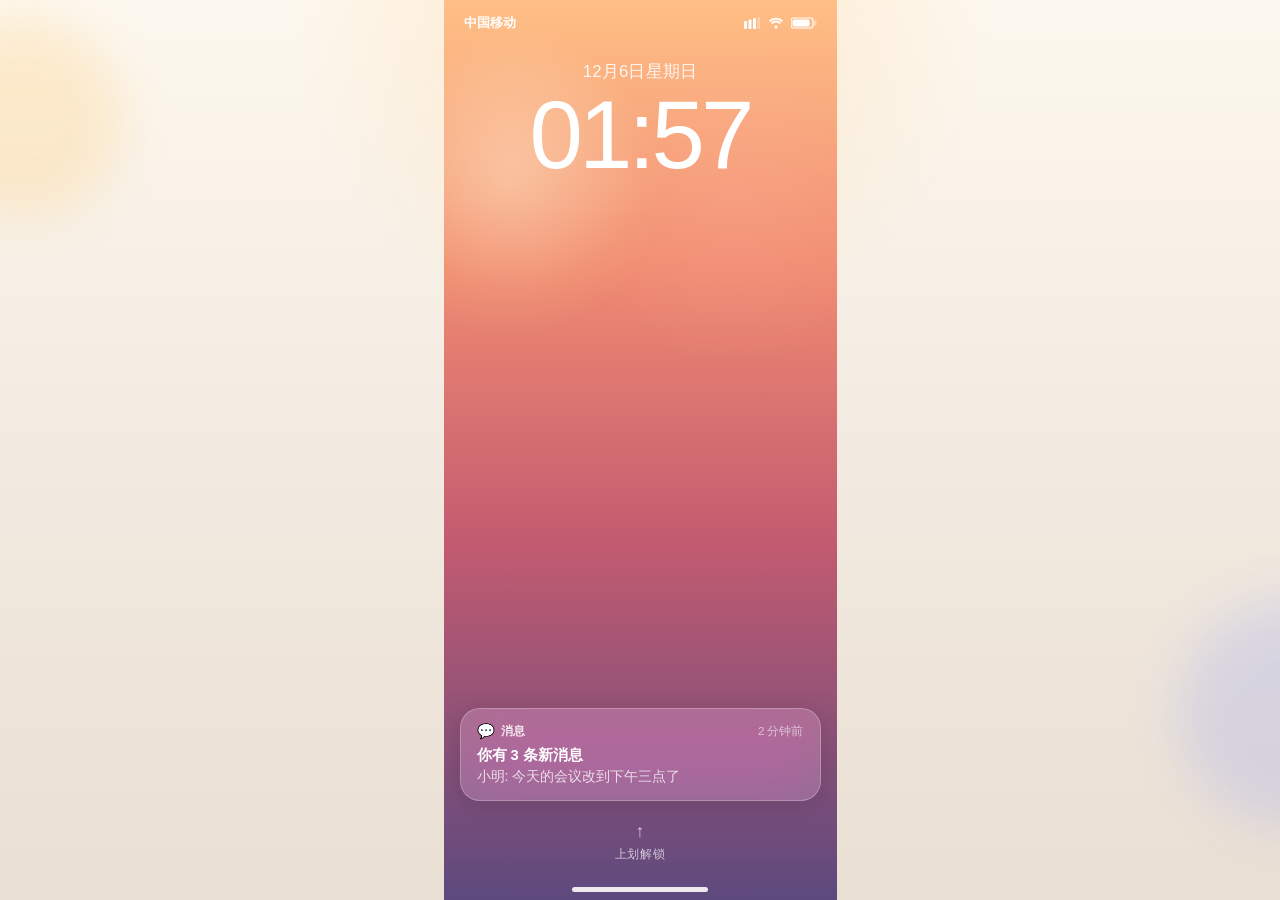
==== index.html @ 461ba1ee "init: iPhone demo pages" ====
<!DOCTYPE html>
<html lang="zh-CN">
  <head>
    <meta charset="UTF-8" />
    <meta name="viewport" content="width=device-width, initial-scale=1.0, viewport-fit=cover" />
    <meta name="apple-mobile-web-app-capable" content="yes" />
    <meta name="apple-mobile-web-app-status-bar-style" content="black-translucent" />
    <title>iPhone Demo Frame</title>
    <style>
      :root {
        --bg: #ece5dc;
        --panel: rgba(255, 255, 255, 0.62);
        --panel-strong: rgba(255, 255, 255, 0.78);
        --line: rgba(255, 255, 255, 0.26);
        --text: #132238;
        --text-soft: rgba(19, 34, 56, 0.68);
        --phone-shell: linear-gradient(180deg, #1f2732 0%, #0e1117 100%);
        --wallpaper:
          radial-gradient(circle at 16% 20%, rgba(255, 214, 161, 0.36), transparent 20%),
          radial-gradient(circle at 74% 22%, rgba(255, 176, 161, 0.24), transparent 22%),
          linear-gradient(180deg, #ffbb7e 0%, #f08b71 30%, #c35b70 60%, #5d497e 100%);
        --wallpaper-dark:
          radial-gradient(circle at 16% 20%, rgba(163, 190, 255, 0.22), transparent 20%),
          radial-gradient(circle at 74% 22%, rgba(122, 132, 255, 0.18), transparent 24%),
          linear-gradient(180deg, #0d1732 0%, #172344 32%, #302763 63%, #130f27 100%);
        --glass: rgba(255, 255, 255, 0.16);
        --glass-strong: rgba(255, 255, 255, 0.22);
        --shadow: 0 30px 80px rgba(23, 26, 35, 0.28);
        --icon-shadow: 0 16px 30px rgba(19, 25, 39, 0.22);
      }

      * {
        box-sizing: border-box;
      }

      html,
      body {
        margin: 0;
        height: 100%;
        min-height: 100%;
      }

      body {
        font-family: -apple-system, BlinkMacSystemFont, "SF Pro Display", "PingFang SC", sans-serif;
        background:
          radial-gradient(circle at top, rgba(255, 229, 196, 0.94), transparent 32%),
          linear-gradient(180deg, #fdf8ef 0%, #f2eae0 52%, #eadfd3 100%);
        color: var(--text);
      }

      button,
      input {
        font: inherit;
      }

      button {
        border: 0;
        cursor: pointer;
      }

      .scene {
        min-height: 100vh;
        min-height: 100dvh;
        display: flex;
        justify-content: center;
        align-items: stretch;
        padding: 0;
      }

      @media (max-width: 768px) {
        html, body { background: var(--wallpaper); }
        .scene {
          display: flex;
          flex-direction: column;
          padding: 0;
          height: 100vh;
          height: 100dvh;
          overflow: hidden;
        }
        .side-panel { display: none; }
        .device-stage {
          flex: 1;
          width: 100%;
          height: 100%;
          display: flex;
          justify-content: center;
          align-items: stretch;
          overflow: hidden;
        }
        .iphone {
          width: 100%;
          height: 100%;
          min-height: unset;
          border-radius: 0;
          box-shadow: none;
          overflow: hidden;
          background: var(--wallpaper);
        }
        .screen {
          border-radius: 0;
          height: 100%;
          min-height: unset;
          overflow: hidden;
        }
        .home-view .status-bar {
          padding-top: calc(4px + env(safe-area-inset-top));
        }
        .lock-view {
          padding-top: env(safe-area-inset-top);
          padding-bottom: env(safe-area-inset-bottom);
        }
        .gesture-wrap {
          padding-bottom: max(14px, env(safe-area-inset-bottom));
        }
        .app-overlay.is-fullscreen {
          padding-top: env(safe-area-inset-top);
          padding-bottom: env(safe-area-inset-bottom);
        }
        .glow { display: none; }
      }

      .side-panel {
        padding: 24px;
        border-radius: 28px;
        background: var(--panel);
        border: 1px solid rgba(255, 255, 255, 0.72);
        backdrop-filter: blur(24px);
        box-shadow: 0 22px 54px rgba(101, 73, 43, 0.1);
      }

      .eyebrow {
        margin: 0 0 8px;
        font-size: 0.78rem;
        letter-spacing: 0.16em;
        text-transform: uppercase;
        color: #be6323;
        font-weight: 700;
      }

      h1,
      h2,
      h3,
      p {
        margin: 0;
      }

      .side-panel h1 {
        font-size: clamp(2rem, 3.8vw, 2.9rem);
        line-height: 1.02;
        letter-spacing: -0.04em;
      }

      .lead {
        margin-top: 16px;
        line-height: 1.7;
        color: var(--text-soft);
      }

      .feature-list {
        margin: 20px 0 0;
        padding-left: 18px;
        line-height: 1.9;
        color: var(--text-soft);
      }

      .control-grid {
        margin-top: 18px;
        display: grid;
        gap: 10px;
      }

      .control-button {
        padding: 13px 16px;
        border-radius: 16px;
        text-align: left;
        color: var(--text);
        background: rgba(19, 34, 56, 0.08);
      }

      .control-button.is-active {
        color: #fff;
        background: linear-gradient(135deg, #182434, #334664);
      }

      .device-stage {
        flex: 0 0 auto;
        width: min(100%, 393px);
        display: flex;
        flex-direction: column;
        height: 100vh;
        height: 100dvh;
      }

      .iphone {
        flex: 1;
        display: flex;
        flex-direction: column;
        width: 100%;
        padding: 0;
        border-radius: 0;
        background: none;
        box-shadow: none;
        position: relative;
      }

      .glow {
        position: absolute;
        border-radius: 999px;
        filter: blur(26px);
        opacity: 0.7;
        pointer-events: none;
      }

      .glow-one {
        width: 200px;
        height: 200px;
        background: rgba(255, 193, 92, 0.32);
        top: 2%;
        left: -6%;
      }

      .glow-two {
        width: 230px;
        height: 230px;
        background: rgba(102, 132, 255, 0.24);
        bottom: 8%;
        right: -10%;
      }

      .dynamic-island { display: none; }

      .screen {
        flex: 1;
        border-radius: 0;
        overflow: hidden;
        position: relative;
        background: var(--wallpaper);
        padding: 0;
      }

      .iphone[data-theme="night"] .screen {
        background: var(--wallpaper-dark);
      }

      .screen::before {
        content: "";
        position: absolute;
        inset: 0;
        background:
          linear-gradient(180deg, rgba(255, 255, 255, 0.06), transparent 26%),
          radial-gradient(circle at 18% 18%, rgba(255, 255, 255, 0.22), transparent 16%);
        pointer-events: none;
      }

      /* ── 解锁动画：主屏从底部浮现，锁屏缩小淡出 ── */
      .view {
        position: absolute;
        inset: 0;
        z-index: 1;
        overflow-y: auto;
        visibility: hidden;
      }

      /* 锁屏默认状态：可见 */
      .lock-view {
        transform: scale(1);
        opacity: 1;
        transition:
          transform 480ms cubic-bezier(.32,0,.67,0),
          opacity 480ms cubic-bezier(.32,0,.67,0);
        visibility: visible;
        z-index: 2;
      }

      /* 锁屏退出：缩小淡出 */
      .lock-view.is-above {
        transform: scale(0.88);
        opacity: 0;
        visibility: hidden;
        transition:
          transform 480ms cubic-bezier(.32,0,.67,0),
          opacity 480ms cubic-bezier(.32,0,.67,0),
          visibility 0s 480ms;
      }

      /* 主屏默认：从下方待命 */
      .home-view {
        transform: translateY(100%);
        opacity: 0;
        transition: none;
        visibility: hidden;
      }

      /* 主屏进入：弹性浮现 */
      .home-view.is-active {
        transform: translateY(0);
        opacity: 1;
        transition:
          transform 520ms cubic-bezier(.22,1,.36,1),
          opacity 320ms ease;
        visibility: visible;
      }

      /* 主屏退回锁屏时回到底部 */
      .home-view.is-below {
        transform: translateY(100%);
        opacity: 0;
        visibility: hidden;
        transition:
          transform 360ms cubic-bezier(.55,0,1,.45),
          opacity 260ms ease,
          visibility 0s 360ms;
      }

      /* ── 锁屏布局 ── */
      .lock-view {
        color: #fff;
        display: flex;
        flex-direction: column;
        min-height: 100%;
        background: transparent;
      }

      .lock-statusbar {
        display: flex;
        justify-content: space-between;
        align-items: center;
        padding: 14px 20px 0;
        font-size: 0.82rem;
        font-weight: 600;
      }

      .lock-status-icons {
        display: flex;
        gap: 7px;
        align-items: center;
      }

      .lock-clock {
        text-align: center;
        margin-top: 28px;
        flex-shrink: 0;
      }

      .lock-date {
        font-size: 1.05rem;
        font-weight: 400;
        opacity: 0.88;
        letter-spacing: 0.01em;
      }

      .lock-time {
        margin-top: 4px;
        font-size: 6rem;
        line-height: 1;
        font-weight: 300;
        letter-spacing: -0.04em;
      }

      /* ── 通知卡片 ── */
      .lock-notifications {
        flex: 1;
        padding: 24px 16px 0;
        display: flex;
        flex-direction: column;
        gap: 10px;
        justify-content: flex-end;
        padding-bottom: 20px;
      }

      .lock-notif-card {
        background: rgba(255, 255, 255, 0.18);
        backdrop-filter: blur(28px) saturate(1.6);
        -webkit-backdrop-filter: blur(28px) saturate(1.6);
        border: 1px solid rgba(255, 255, 255, 0.25);
        border-radius: 20px;
        padding: 14px 16px;
        box-shadow: 0 4px 24px rgba(0,0,0,0.12);
      }

      .lock-notif-header {
        display: flex;
        align-items: center;
        gap: 6px;
        margin-bottom: 6px;
      }

      .lock-notif-icon {
        font-size: 0.9rem;
        line-height: 1;
      }

      .lock-notif-app {
        font-size: 0.75rem;
        font-weight: 600;
        opacity: 0.82;
        flex: 1;
        text-transform: uppercase;
        letter-spacing: 0.04em;
      }

      .lock-notif-time {
        font-size: 0.72rem;
        opacity: 0.6;
      }

      .lock-notif-title {
        font-size: 0.92rem;
        font-weight: 600;
        margin-bottom: 2px;
      }

      .lock-notif-body {
        font-size: 0.88rem;
        opacity: 0.78;
        white-space: nowrap;
        overflow: hidden;
        text-overflow: ellipsis;
      }

      /* ── 上划解锁提示 ── */
      .lock-swipe-hint {
        display: flex;
        flex-direction: column;
        align-items: center;
        gap: 4px;
        padding-bottom: 10px;
        color: rgba(255,255,255,0.7);
        user-select: none;
        pointer-events: none;
      }

      .lock-swipe-arrow {
        font-size: 1.1rem;
        animation: swipe-bounce 1.8s ease-in-out infinite;
      }

      .lock-swipe-label {
        font-size: 0.78rem;
        letter-spacing: 0.06em;
        font-weight: 500;
      }

      @keyframes swipe-bounce {
        0%, 100% { transform: translateY(0); opacity: 0.5; }
        50% { transform: translateY(-5px); opacity: 1; }
      }

      /* 手势条 */
      .lock-gesture {
        margin-top: 0;
        padding-bottom: 8px;
      }

      .widget-card,
      .control-center,
      .library-card,
      .app-card,
      .info-card,
      .quick-tile,
      .mini-widget,
      .dock,
      .search-pill,
      .notification-card {
        background: var(--glass);
        border: 1px solid rgba(255, 255, 255, 0.2);
        backdrop-filter: blur(24px);
        box-shadow: inset 0 1px 0 rgba(255, 255, 255, 0.14);
      }

      .widget-card {
        min-height: 112px;
        border-radius: 24px;
        padding: 16px;
      }

      .widget-card h3 {
        margin-top: 6px;
        font-size: 1.35rem;
      }

      .widget-label {
        font-size: 0.74rem;
        letter-spacing: 0.08em;
        text-transform: uppercase;
        opacity: 0.72;
      }

      .widget-stack {
        display: grid;
        gap: 12px;
      }

      .mini-widget {
        border-radius: 22px;
        padding: 14px;
        min-height: 50px;
      }

      .home-view {
        color: #fff;
        min-height: 100%;
        background: transparent;
        overflow-y: auto;
      }

      .status-bar {
        min-height: 58px;
        display: flex;
        justify-content: space-between;
        align-items: center;
        padding: 4px 4px 10px;
      }

      .status-time,
      .status-action {
        background: transparent;
        color: inherit;
      }

      .status-time {
        padding: 8px 10px;
        border-radius: 999px;
        font-weight: 600;
      }

      .status-actions {
        display: flex;
        align-items: center;
        gap: 8px;
      }

      .status-action {
        padding: 8px 10px;
        border-radius: 999px;
        background: rgba(255, 255, 255, 0.12);
      }

      .home-widgets {
        display: grid;
        grid-template-columns: 1.2fr 0.8fr;
        gap: 12px;
      }

      .icon-grid {
        margin-top: 18px;
        display: grid;
        grid-template-columns: repeat(4, 1fr);
        gap: 18px 12px;
      }

      .app-icon {
        display: flex;
        flex-direction: column;
        align-items: center;
        gap: 8px;
        background: transparent;
        color: #fff;
      }

      .icon-tile {
        width: 62px;
        height: 62px;
        border-radius: 19px;
        display: grid;
        place-items: center;
        font-weight: 700;
        font-size: 1.36rem;
        box-shadow: var(--icon-shadow);
        transition: transform 180ms ease, box-shadow 180ms ease;
      }

      .app-icon:hover .icon-tile,
      .control-button:hover,
      .status-action:hover,
      .status-time:hover,
      .unlock-cta:hover,
      .quick-tile:hover,
      .library-pill:hover,
      .dock-icon:hover,
      .gesture-bar:hover,
      .segmented-button:hover {
        transform: translateY(-2px);
      }

      .icon-messages { background: linear-gradient(135deg, #6e84ff, #7ed0ff); }
      .icon-music { background: linear-gradient(135deg, #ff6a77, #ffbe74); }
      .icon-camera { background: linear-gradient(135deg, #1b2740, #6d7a98); }
      .icon-maps { background: linear-gradient(135deg, #5fd48a, #31b6b1); }
      .icon-notes { background: linear-gradient(135deg, #ffe27a, #f3a645); color: #5c3815; }
      .icon-health { background: linear-gradient(135deg, #ff7da8, #f14b76); }
      .icon-gallery { background: linear-gradient(135deg, #cc90ff, #ff78b9); }
      .icon-browser { background: linear-gradient(135deg, #77b8ff, #6c7aff); }
      .icon-phone { background: linear-gradient(135deg, #46e28e, #36b96e); }
      .icon-mail { background: linear-gradient(135deg, #7bd5ff, #427fff); }
      .icon-fitness { background: linear-gradient(135deg, #ff7ca6, #f64e7c); }
      .icon-files { background: linear-gradient(135deg, #b7c7ff, #7f95ff); }

      .app-name {
        font-size: 0.8rem;
      }

      .dock {
        margin-top: 24px;
        padding: 12px 14px;
        border-radius: 30px;
        display: grid;
        grid-template-columns: repeat(4, 1fr);
        gap: 10px;
      }

      .dock-icon {
        background: transparent;
      }

      .search-pill {
        margin-top: 14px;
        width: 100%;
        border-radius: 18px;
        padding: 14px 18px;
        color: rgba(255, 255, 255, 0.82);
        text-align: left;
      }

      .gesture-wrap {
        margin-top: 14px;
        display: flex;
        justify-content: center;
      }

      .gesture-bar {
        width: 136px;
        height: 5px;
        border-radius: 999px;
        background: rgba(255, 255, 255, 0.88);
      }

      .library-view {
        color: #fff;
      }

      .library-search {
        margin-top: 10px;
      }

      .library-search input {
        width: 100%;
        padding: 14px 16px;
        border-radius: 18px;
        border: 1px solid rgba(255, 255, 255, 0.16);
        outline: none;
        background: rgba(255, 255, 255, 0.12);
        color: #fff;
      }

      .library-search input::placeholder {
        color: rgba(255, 255, 255, 0.64);
      }

      .library-grid {
        margin-top: 16px;
        display: grid;
        gap: 12px;
      }

      .library-card {
        border-radius: 24px;
        padding: 16px;
      }

      .library-card h3 {
        font-size: 0.98rem;
        margin-bottom: 12px;
      }

      .library-icons {
        display: grid;
        grid-template-columns: repeat(4, 1fr);
        gap: 12px;
      }

      .library-pill {
        display: grid;
        place-items: center;
        width: 54px;
        height: 54px;
        border-radius: 18px;
        background: rgba(255, 255, 255, 0.08);
        color: #fff;
      }

      .control-overlay,
      .app-overlay {
        position: absolute;
        inset: 0;
        z-index: 4;
        pointer-events: none;
        opacity: 0;
        transition: opacity 220ms ease;
      }

      .control-overlay.is-visible,
      .app-overlay.is-visible {
        opacity: 1;
        pointer-events: auto;
      }

      .control-overlay {
        background: rgba(0,0,0,0.5);
        backdrop-filter: blur(12px);
        display: flex;
        align-items: flex-end;
        padding-bottom: 0;
      }

      .control-center-panel {
        width: 100%;
        background: #1c1a17;
        border-radius: 28px 28px 0 0;
        padding: 20px 18px 36px;
        transform: translateY(100%);
        transition: transform 320ms cubic-bezier(.22,1,.36,1);
      }

      .control-overlay.is-visible .control-center-panel {
        transform: translateY(0);
      }

      .cc-header {
        display: flex;
        justify-content: space-between;
        align-items: flex-start;
        margin-bottom: 20px;
      }

      .cc-eyebrow {
        font-size: 10px;
        letter-spacing: 0.12em;
        color: #888;
        font-weight: 600;
        text-transform: uppercase;
        margin-bottom: 4px;
      }

      .cc-title {
        font-size: 22px;
        font-weight: 700;
        color: #fff;
      }

      .cc-close {
        width: 28px; height: 28px;
        border-radius: 50%;
        background: rgba(255,255,255,0.15);
        color: #fff;
        font-size: 13px;
        display: flex;
        align-items: center;
        justify-content: center;
      }

      .cc-sliders {
        display: grid;
        grid-template-columns: 1fr 1fr;
        gap: 12px;
        margin-bottom: 14px;
      }

      .cc-slider-card {
        background: #2a2825;
        border-radius: 18px;
        padding: 14px 14px 18px;
        display: flex;
        flex-direction: column;
        gap: 12px;
        height: 200px;
      }

      .cc-slider-top {
        display: flex;
        justify-content: space-between;
        font-size: 12px;
        color: #aaa;
      }

      .cc-slider-track {
        flex: 1;
        background: #3a3835;
        border-radius: 999px;
        position: relative;
        cursor: pointer;
        overflow: hidden;
      }

      .cc-slider-fill {
        position: absolute;
        bottom: 0; left: 0; right: 0;
        background: #fff;
        border-radius: 999px;
        transition: height .1s;
      }

      .cc-slider-dot {
        position: absolute;
        left: 50%;
        transform: translateX(-50%);
        width: 10px; height: 10px;
        border-radius: 50%;
        background: #e8335a;
        transition: bottom .1s;
        z-index: 2;
      }

      .cc-theme-card {
        background: linear-gradient(135deg, #3d2e1e, #5a3e28);
        border-radius: 18px;
        padding: 16px 18px;
        cursor: pointer;
      }

      .cc-theme-title {
        font-size: 20px;
        font-weight: 700;
        color: #fff;
        margin: 4px 0;
      }

      .cc-theme-sub {
        font-size: 12px;
        color: rgba(255,255,255,0.6);
      }

      .control-center {
        width: 100%;
        height: 100%;
        border-radius: 30px;
        padding: 18px;
        color: #fff;
        background: rgba(20, 23, 33, 0.5);
      }

      .control-top {
        display: flex;
        justify-content: space-between;
        align-items: center;
      }

      .close-pill {
        padding: 10px 14px;
        border-radius: 999px;
        color: #fff;
        background: rgba(255, 255, 255, 0.1);
      }

      .control-layout {
        margin-top: 16px;
        display: grid;
        grid-template-columns: 1.15fr 0.85fr;
        gap: 12px;
      }

      .control-stack {
        display: grid;
        gap: 12px;
      }

      .quick-cluster {
        display: grid;
        grid-template-columns: repeat(2, 1fr);
        gap: 10px;
      }

      .quick-tile {
        min-height: 82px;
        border-radius: 24px;
        padding: 14px;
        text-align: left;
        color: #fff;
      }

      .quick-tile.is-on {
        background: linear-gradient(135deg, rgba(122, 212, 255, 0.48), rgba(107, 133, 255, 0.34));
      }

      .now-playing {
        min-height: 176px;
      }

      .vertical-sliders {
        display: grid;
        gap: 12px;
      }

      .slider-tile,
      .utility-tile {
        border-radius: 28px;
        background: rgba(255, 255, 255, 0.12);
        padding: 16px;
        color: #fff;
      }

      .slider {
        width: 100%;
        margin-top: 10px;
      }

      .utility-grid {
        margin-top: 12px;
        display: grid;
        grid-template-columns: repeat(3, 1fr);
        gap: 10px;
      }

      .utility-tile {
        min-height: 82px;
        display: grid;
        place-items: center;
        text-align: center;
      }

      .app-overlay {
        display: grid;
        place-items: end center;
        padding: 94px 14px 76px;
        background: rgba(8, 10, 16, 0.2);
      }

      .app-overlay.is-fullscreen {
        padding: 0;
        place-items: stretch;
        display: flex;
        flex-direction: column;
      }

      .app-overlay.is-fullscreen .app-card {
        border-radius: 0;
        padding: 0;
        min-height: 100%;
        flex: 1;
        display: flex;
        flex-direction: column;
        transform: none !important;
      }

      .app-overlay.is-fullscreen .app-head {
        display: none;
      }

      .app-overlay.is-fullscreen .app-body {
        flex: 1;
        margin-top: 0;
        overflow: hidden;
        height: 100%;
      }

      .app-card {
        width: 100%;
        min-height: 320px;
        border-radius: 32px;
        padding: 20px;
        color: #fff;
        transform-origin: center bottom;
        transform: scale(0.82) translateY(38px);
        opacity: 0;
        transition: transform 260ms cubic-bezier(.22, 1, .36, 1), opacity 260ms ease;
      }

      .app-overlay.is-visible .app-card {
        transform: scale(1) translateY(0);
        opacity: 1;
      }

      .app-head {
        display: flex;
        justify-content: space-between;
        align-items: start;
      }

      .app-head h2 {
        margin-top: 6px;
        font-size: 1.62rem;
      }

      .app-body {
        margin-top: 18px;
        display: grid;
        gap: 12px;
      }

      .segmented-actions {
        display: grid;
        gap: 10px;
      }

      .segmented-button {
        padding: 14px 16px;
        border-radius: 18px;
        text-align: left;
        color: #fff;
        background: rgba(255, 255, 255, 0.12);
      }

      .info-head {
        display: flex;
        justify-content: space-between;
        align-items: center;
      }

      .feed {
        margin-top: 18px;
        display: grid;
        gap: 10px;
        max-height: 580px;
        overflow: auto;
      }

      .feed-item {
        padding: 14px 16px;
        border-radius: 18px;
        background: var(--panel-strong);
        border: 1px solid rgba(255, 255, 255, 0.74);
      }

      .feed-item strong {
        display: block;
        margin-bottom: 4px;
      }

      .feed-item span {
        color: var(--text-soft);
        font-size: 0.92rem;
      }

      @media (max-width: 1200px) {
        .scene {
          grid-template-columns: 1fr;
          justify-items: center;
        }

        .side-panel,
        .device-stage {
          width: min(100%, 680px);
        }
      }

      @media (max-width: 560px) {
        .scene {
          padding: 18px;
          gap: 18px;
        }

        .side-panel {
          padding: 20px;
          border-radius: 22px;
        }

        .iphone {
          min-height: 780px;
          border-radius: 38px;
          padding: 12px;
        }

        .screen {
          min-height: 756px;
        }

        .lock-time {
          font-size: 4.7rem;
        }
      }
    </style>
  </head>
  <body>
    <main class="scene">
      <section class="device-stage">
        <div class="glow glow-one"></div>
        <div class="glow glow-two"></div>

        <div class="iphone" data-theme="day">
          <div class="dynamic-island"></div>

          <section class="screen">
            <section class="view lock-view is-active" data-view="lock">
              <!-- 状态栏 -->
              <div class="lock-statusbar">
                <span class="lock-carrier">中国移动</span>
                <div class="lock-status-icons">
                  <svg width="17" height="12" viewBox="0 0 17 12" fill="white"><rect x="0" y="4" width="3" height="8" rx="1"/><rect x="4.5" y="2.5" width="3" height="9.5" rx="1"/><rect x="9" y="1" width="3" height="11" rx="1"/><rect x="13.5" y="0" width="2.5" height="12" rx="1" opacity=".35"/></svg>
                  <svg width="16" height="12" viewBox="0 0 16 12" fill="white"><path d="M8 2.5c2.3 0 4.3 1 5.7 2.6L15 3.8C13.2 1.8 10.7.7 8 .7S2.8 1.8 1 3.8l1.3 1.3C3.7 3.5 5.7 2.5 8 2.5z"/><path d="M8 5.5c1.5 0 2.8.6 3.8 1.6l1.3-1.3C11.7 4.4 9.9 3.5 8 3.5S4.3 4.4 2.9 5.8l1.3 1.3C5.2 6.1 6.5 5.5 8 5.5z"/><circle cx="8" cy="10" r="1.5"/></svg>
                  <svg width="26" height="12" viewBox="0 0 26 12" fill="white"><rect x="0" y="1" width="22" height="10" rx="2.5" stroke="white" stroke-width="1.2" fill="none"/><rect x="1.5" y="2.5" width="17" height="7" rx="1.5" fill="white"/><rect x="23" y="3.5" width="2.5" height="5" rx="1.2" fill="white" opacity=".45"/></svg>
                </div>
              </div>

              <!-- 时间 -->
              <div class="lock-clock">
                <p class="lock-date" id="lockDate">星期三, 4月2日</p>
                <h2 class="lock-time" id="lockTime">09:41</h2>
              </div>

              <!-- 通知 -->
              <section class="lock-notifications">
                <article class="lock-notif-card">
                  <div class="lock-notif-header">
                    <span class="lock-notif-icon">💬</span>
                    <span class="lock-notif-app">消息</span>
                    <span class="lock-notif-time">2 分钟前</span>
                  </div>
                  <p class="lock-notif-title">你有 3 条新消息</p>
                  <p class="lock-notif-body">小明: 今天的会议改到下午三点了</p>
                </article>
              </section>

              <!-- 上划解锁提示 -->
              <div class="lock-swipe-hint">
                <span class="lock-swipe-arrow">↑</span>
                <span class="lock-swipe-label">上划解锁</span>
              </div>

              <!-- 手势条 -->
              <div class="gesture-wrap lock-gesture">
                <div class="gesture-bar"></div>
              </div>
            </section>

            <section class="view home-view" data-view="home">
              <header class="status-bar">
                <button class="status-time" data-demo-action="lock">09:41</button>
                <div class="status-actions">
                </div>
              </header>

              <section class="home-widgets">
                <article class="widget-card">
                  <p class="widget-label">今日摘要</p>
                  <h3>天气 / 日程 / 待办</h3>
                  <p style="margin-top:8px;">2 个会议，1 个设计确认，电量充足。</p>
                </article>
                <article class="widget-card">
                  <p class="widget-label">播放中</p>
                  <h3>City Pop</h3>
                  <p style="margin-top:8px;">低噪音工作歌单</p>
                </article>
              </section>

              <section class="icon-grid">
                <button class="app-icon" data-app="messages" type="button">
                  <span class="icon-tile icon-messages">M</span>
                  <span class="app-name">消息</span>
                </button>
                <button class="app-icon" data-app="music" type="button">
                  <span class="icon-tile icon-music">♪</span>
                  <span class="app-name">音乐</span>
                </button>
                <button class="app-icon" data-app="camera" type="button">
                  <span class="icon-tile icon-camera">◉</span>
                  <span class="app-name">相机</span>
                </button>
                <button class="app-icon" data-app="maps" type="button">
                  <span class="icon-tile icon-maps">↗</span>
                  <span class="app-name">地图</span>
                </button>
                <button class="app-icon" data-app="notes" type="button">
                  <span class="icon-tile icon-notes">N</span>
                  <span class="app-name">备忘录</span>
                </button>
                <button class="app-icon" data-app="health" type="button">
                  <span class="icon-tile icon-health">♥</span>
                  <span class="app-name">健康</span>
                </button>
                <button class="app-icon" data-app="gallery" type="button">
                  <span class="icon-tile icon-gallery">✦</span>
                  <span class="app-name">照片</span>
                </button>
                <button class="app-icon" data-app="files" type="button">
                  <span class="icon-tile icon-files">▣</span>
                  <span class="app-name">文件</span>
                </button>
              </section>

              <section class="dock">
                <button class="dock-icon app-icon" data-app="phone" type="button">
                  <span class="icon-tile icon-phone">☎</span>
                </button>
                <button class="dock-icon app-icon" data-app="browser" type="button">
                  <span class="icon-tile icon-browser">◎</span>
                </button>
                <button class="dock-icon app-icon" data-app="mail" type="button">
                  <span class="icon-tile icon-mail">@</span>
                </button>
                <button class="dock-icon app-icon" data-app="music" type="button">
                  <span class="icon-tile icon-music">♪</span>
                </button>
              </section>

              <div class="gesture-wrap">
                <button class="gesture-bar" data-demo-view="home" type="button" aria-label="回到主屏"></button>
              </div>
            </section>

            <section class="app-overlay" hidden>
              <article class="app-card">
                <div class="app-head">
                  <div>
                    <p class="widget-label" id="app-kicker">应用</p>
                    <h2 id="app-title">消息</h2>
                  </div>
                  <button class="close-pill" data-demo-action="close-app">关闭</button>
                </div>

                <div class="app-body" id="app-body">
                  <p id="app-desc">这里会展示应用预览内容。</p>
                  <div class="segmented-actions" id="app-actions"></div>
                </div>
              </article>
            </section>

            <section class="control-overlay" hidden>
              <div class="control-center-panel">
                <div class="cc-header">
                  <div>
                    <p class="cc-eyebrow">CONTROL CENTER</p>
                    <h3 class="cc-title">控制中心</h3>
                  </div>
                  <button class="cc-close" data-demo-action="close-controls">✕</button>
                </div>
                <div class="cc-sliders">
                  <div class="cc-slider-card">
                    <div class="cc-slider-top"><span>亮度</span><span id="brightnessVal">100%</span></div>
                    <div class="cc-slider-track">
                      <div class="cc-slider-fill" id="brightnessFill" style="height:100%"></div>
                      <div class="cc-slider-dot" id="brightnessDot" style="bottom:calc(100% - 12px)"></div>
                    </div>
                  </div>
                  <div class="cc-slider-card">
                    <div class="cc-slider-top"><span>音量</span><span id="volumeVal">100%</span></div>
                    <div class="cc-slider-track">
                      <div class="cc-slider-fill" id="volumeFill" style="height:100%"></div>
                      <div class="cc-slider-dot" id="volumeDot" style="bottom:calc(100% - 12px)"></div>
                    </div>
                  </div>
                </div>
                <div class="cc-theme-card" id="ccThemeCard">
                  <p class="cc-eyebrow">昼夜主题</p>
                  <h3 class="cc-theme-title" id="ccThemeTitle">白昼模式</h3>
                  <p class="cc-theme-sub" id="ccThemeSub">点击切换夜幕</p>
                </div>
              </div>
            </section>
          </section>
        </div>
      </section>
    </main>

    <script>
      const appCatalog = {
        messages: {
          title: "消息",
          description: "适合替换成 iMessage 风格的会话列表、团队聊天或客服面板。",
          actions: ["查看最近会话", "新建消息", "固定联系人"],
          url: "qq-demo.html",
        },
        music: {
          title: "音乐",
          description: "可以扩展成 Apple Music 风格播放器、推荐流或播客页面。",
          actions: ["继续播放", "打开歌单", "查看专辑"],
        },
        camera: {
          title: "相机",
          description: "适合放拍照预览、视频录制、扫码或滤镜选择界面。",
          actions: ["拍照", "录像", "扫一扫"],
        },
        maps: {
          title: "地图",
          description: "可以进一步承接导航、门店、路径规划和定位展示。",
          actions: ["开始导航", "附近地点", "收藏地点"],
        },
        notes: {
          title: "备忘录",
          description: "适合作为富文本记录、待办整理和灵感收集页。",
          actions: ["新建笔记", "查看草稿", "今日待办"],
        },
        health: {
          title: "健康",
          description: "可以承接步数、训练数据、睡眠分析或目标打卡视图。",
          actions: ["查看数据", "今日活动", "健康趋势"],
        },
        gallery: {
          title: "照片",
          description: "适合扩展成相册、项目作品集或媒体管理页面。",
          actions: ["最近照片", "人物分类", "精选内容"],
        },
        files: {
          title: "文件",
          description: "可以接文件管理、项目目录浏览或素材中转页。",
          actions: ["最近文件", "浏览文件夹", "共享项目"],
        },
        phone: {
          title: "电话",
          description: "适合作为拨号、联系人、通话记录或热线页面。",
          actions: ["拨号盘", "最近通话", "联系人"],
        },
        browser: {
          title: "Safari",
          description: "可以接 WebView 容器、资讯页或业务工作台入口。",
          actions: ["继续浏览", "阅读列表", "打开标签页"],
        },
        mail: {
          title: "邮件",
          description: "适合做收件箱、审批消息或商务通知中心。",
          actions: ["收件箱", "写邮件", "星标邮件"],
        },
      };

      const iphone = document.querySelector(".iphone");
      const views = [...document.querySelectorAll(".view")];
      const controlOverlay = document.querySelector(".control-overlay");
      const appOverlay = document.querySelector(".app-overlay");
      const appTitle = document.getElementById("app-title");
      const appDesc = document.getElementById("app-desc");
      const appActions = document.getElementById("app-actions");
      const feed = document.getElementById("feed");
      const lockTime = document.querySelector(".lock-time");
      const statusTimes = [...document.querySelectorAll(".status-time")];
      const demoViewButtons = [...document.querySelectorAll("[data-demo-view]")];
      const sideButtons = [...document.querySelectorAll(".control-grid .control-button")];

      let currentView = "lock";

      const timeFormatter = new Intl.DateTimeFormat("zh-CN", {
        hour: "2-digit",
        minute: "2-digit",
      });

      function log(title, detail) {
        const item = document.createElement("article");
        item.className = "feed-item";
        item.innerHTML = `<strong>${title}</strong><span>${detail}</span>`;
        feed.prepend(item);
      }

      function refreshTime() {
        const now = new Date();
        const timeStr = timeFormatter.format(now);
        // 锁屏时间
        const lockTimeEl = document.getElementById("lockTime");
        if (lockTimeEl) lockTimeEl.textContent = timeStr;
        // 锁屏日期
        const lockDateEl = document.getElementById("lockDate");
        if (lockDateEl) {
          lockDateEl.textContent = new Intl.DateTimeFormat("zh-CN", {
            weekday: "long", month: "long", day: "numeric"
          }).format(now);
        }
        // 主屏状态栏
        const homeTime = document.querySelector(".home-view .status-time");
        if (homeTime) homeTime.textContent = timeStr;
      }

      function setView(name) {
        currentView = name;
        views.forEach((view) => {
          const vName = view.dataset.view;
          // 清除所有状态类和内联样式残留
          view.classList.remove("is-active", "is-above", "is-below");
          view.style.cssText = "";
          if (vName === name) {
            view.classList.add("is-active");
          } else {
            view.classList.add("is-below");
          }
        });
      }

      function openControls() {
        controlOverlay.hidden = false;
        requestAnimationFrame(() => {
          controlOverlay.classList.add("is-visible");
        });
        log("控制中心", `已展开控制中心 · ${timeFormatter.format(new Date())}`);
      }

      function closeControls(shouldLog = true) {
        controlOverlay.classList.remove("is-visible");
        setTimeout(() => {
          if (!controlOverlay.classList.contains("is-visible")) {
            controlOverlay.hidden = true;
          }
        }, 220);
        if (shouldLog) {
          log("控制中心", `已关闭控制中心 · ${timeFormatter.format(new Date())}`);
        }
      }

      // ── 上滑解锁手势（跟手拖拽，仿 iOS18）──
      const phoneScreen = document.querySelector(".screen");
      const lockView = document.querySelector(".lock-view");
      const homeView = document.querySelector(".home-view");

      let dragStartY = 0;
      let dragging = false;
      let dragDy = 0;
      const UNLOCK_THRESHOLD = 120; // 上滑超过此距离触发解锁

      function applyDragProgress(dy) {
        // dy < 0 为上滑，夹在 [-screenH, 0]
        const progress = Math.max(0, Math.min(1, -dy / UNLOCK_THRESHOLD));
        // 锁屏：随手指上移 + 轻微缩小
        const scale = 1 - progress * 0.1;
        const lockTranslate = dy < 0 ? dy * 0.4 : 0; // 跟手但有阻尼
        lockView.style.transition = "none";
        lockView.style.transform = `translateY(${lockTranslate}px) scale(${scale})`;
        lockView.style.opacity = 1 - progress * 0.6;
        // 主屏：从下方随手指浮现
        homeView.style.visibility = "visible";
        homeView.style.transition = "none";
        homeView.style.transform = `translateY(${(1 - progress) * 100}%)`;
        homeView.style.opacity = progress;
      }

      function cancelDrag() {
        // 回弹到锁屏
        lockView.style.transition = "transform 380ms cubic-bezier(.22,1,.36,1), opacity 380ms ease";
        lockView.style.transform = "";
        lockView.style.opacity = "";
        homeView.style.transition = "transform 380ms cubic-bezier(.22,1,.36,1), opacity 380ms ease";
        homeView.style.transform = "translateY(100%)";
        homeView.style.opacity = "0";
        setTimeout(() => {
          homeView.style.visibility = "";
          homeView.style.transform = "";
          homeView.style.opacity = "";
          homeView.style.transition = "";
        }, 380);
      }

      function commitUnlock() {
        // 完成解锁动画后切换状态
        lockView.style.transition = "transform 400ms cubic-bezier(.32,0,.67,0), opacity 400ms ease";
        lockView.style.transform = "scale(0.88)";
        lockView.style.opacity = "0";
        homeView.style.transition = "transform 420ms cubic-bezier(.22,1,.36,1), opacity 280ms ease";
        homeView.style.transform = "translateY(0)";
        homeView.style.opacity = "1";
        homeView.style.visibility = "visible";
        setTimeout(() => {
          // 清内联样式，交由 class 驱动
          lockView.style.cssText = "";
          homeView.style.cssText = "";
          setView("home");
        }, 420);
      }

      phoneScreen.addEventListener("touchstart", e => {
        if (currentView !== "lock") return;
        dragStartY = e.touches[0].clientY;
        dragging = true;
        dragDy = 0;
      }, { passive: true });

      phoneScreen.addEventListener("touchmove", e => {
        if (!dragging || currentView !== "lock") return;
        dragDy = e.touches[0].clientY - dragStartY;
        if (dragDy > 0) { dragDy = 0; return; } // 下滑不响应
        applyDragProgress(dragDy);
      }, { passive: true });

      phoneScreen.addEventListener("touchend", () => {
        if (!dragging || currentView !== "lock") return;
        dragging = false;
        if (dragDy < -UNLOCK_THRESHOLD) {
          commitUnlock();
        } else {
          cancelDrag();
        }
      }, { passive: true });

      // 桌面端：鼠标模拟上滑解锁
      phoneScreen.addEventListener("mousedown", e => {
        if (currentView !== "lock") return;
        dragStartY = e.clientY;
        dragging = true;
        dragDy = 0;
        const onMove = ev => {
          dragDy = ev.clientY - dragStartY;
          if (dragDy > 0) { dragDy = 0; return; }
          applyDragProgress(dragDy);
        };
        const onUp = () => {
          document.removeEventListener("mousemove", onMove);
          document.removeEventListener("mouseup", onUp);
          if (!dragging) return;
          dragging = false;
          if (dragDy < -UNLOCK_THRESHOLD) {
            commitUnlock();
          } else {
            cancelDrag();
          }
        };
        document.addEventListener("mousemove", onMove);
        document.addEventListener("mouseup", onUp);
      });

      // 主屏：下滑呼出控制中心
      phoneScreen.addEventListener("touchstart", e => {
        if (currentView !== "home") return;
        touchStartY = e.touches[0].clientY;
        touchStartX = e.touches[0].clientX;
      }, { passive: true });

      phoneScreen.addEventListener("touchend", e => {
        if (currentView !== "home") return;
        const dy = e.changedTouches[0].clientY - touchStartY;
        const dx = Math.abs(e.changedTouches[0].clientX - touchStartX);
        if (Math.abs(dy) < 50 || dx > 80) return;
        if (dy > 60 && !controlOverlay.classList.contains("is-visible")) {
          openControls();
        } else if (dy < -60 && controlOverlay.classList.contains("is-visible")) {
          closeControls();
        }
      }, { passive: true });

      let touchStartY = 0, touchStartX = 0;

      // 滑块交互
      function initCCSlider(trackId, fillId, dotId, valId) {
        const track = document.querySelector(`#${trackId} .cc-slider-track`) ||
          document.querySelectorAll(".cc-slider-track")[trackId];
        const fill = document.getElementById(fillId);
        const dot = document.getElementById(dotId);
        const val = document.getElementById(valId);
        if (!fill || !dot || !val) return;
        const parent = fill.closest(".cc-slider-track");

        function update(clientY) {
          const rect = parent.getBoundingClientRect();
          let pct = 1 - (clientY - rect.top) / rect.height;
          pct = Math.max(0, Math.min(1, pct));
          fill.style.height = (pct * 100) + "%";
          dot.style.bottom = `calc(${pct * 100}% - 12px)`;
          val.textContent = Math.round(pct * 100) + "%";
        }

        parent.addEventListener("touchstart", e => update(e.touches[0].clientY), { passive: true });
        parent.addEventListener("touchmove", e => { e.preventDefault(); update(e.touches[0].clientY); }, { passive: false });
        parent.addEventListener("mousedown", e => {
          update(e.clientY);
          const move = ev => update(ev.clientY);
          const up = () => { document.removeEventListener("mousemove", move); document.removeEventListener("mouseup", up); };
          document.addEventListener("mousemove", move);
          document.addEventListener("mouseup", up);
        });
      }

      const sliderCards = document.querySelectorAll(".cc-slider-card");
      if (sliderCards[0]) {
        const t0 = sliderCards[0].querySelector(".cc-slider-track");
        const t1 = sliderCards[1] && sliderCards[1].querySelector(".cc-slider-track");
        function makeSlider(track, fillId, dotId, valId) {
          const fill = document.getElementById(fillId);
          const dot = document.getElementById(dotId);
          const val = document.getElementById(valId);
          function update(clientY) {
            const rect = track.getBoundingClientRect();
            let pct = 1 - (clientY - rect.top) / rect.height;
            pct = Math.max(0, Math.min(1, pct));
            fill.style.height = (pct * 100) + "%";
            dot.style.bottom = `calc(${pct * 100}% - 12px)`;
            val.textContent = Math.round(pct * 100) + "%";
          }
          track.addEventListener("touchstart", e => update(e.touches[0].clientY), { passive: true });
          track.addEventListener("touchmove", e => { e.preventDefault(); update(e.touches[0].clientY); }, { passive: false });
          track.addEventListener("mousedown", e => {
            update(e.clientY);
            const mv = ev => update(ev.clientY);
            const up = () => { document.removeEventListener("mousemove", mv); document.removeEventListener("mouseup", up); };
            document.addEventListener("mousemove", mv);
            document.addEventListener("mouseup", up);
          });
        }
        if (t0) makeSlider(t0, "brightnessFill", "brightnessDot", "brightnessVal");
        if (t1) makeSlider(t1, "volumeFill", "volumeDot", "volumeVal");
      }

      // 昼夜切换
      document.getElementById("ccThemeCard").addEventListener("click", () => {
        const iphone = document.querySelector(".iphone");
        const isNight = iphone.dataset.theme === "night";
        iphone.dataset.theme = isNight ? "day" : "night";
        document.getElementById("ccThemeTitle").textContent = isNight ? "白昼模式" : "夜幕模式";
        document.getElementById("ccThemeSub").textContent = isNight ? "点击切换夜幕" : "点击切换白昼";
      });

      function openApp(appKey, source = "主屏") {
        const app = appCatalog[appKey];
        if (!app) return;

        if (currentView === "lock") {
          setView("home", false);
        }

        closeControls(false);

        const appBody = document.getElementById("app-body");

        if (app.url) {
          // 全屏 iframe 方式打开内嵌 app
          appOverlay.classList.add("is-fullscreen");
          const card = appOverlay.querySelector(".app-card");
          card.style.cssText = "";
          const head = appOverlay.querySelector(".app-head");
          head.style.cssText = "";
          appBody.style.cssText = "margin:0;padding:0;height:100%;overflow:hidden;";
          appBody.innerHTML = `<iframe src="${app.url}" style="width:100%;height:100%;border:none;display:block;" allow="autoplay"></iframe>`;
          appOverlay.hidden = false;
          requestAnimationFrame(() => {
            appOverlay.classList.add("is-visible");
          });
          log(app.title, `从${source}打开 · ${timeFormatter.format(new Date())}`);
          return;
        }

        appTitle.textContent = app.title;
        appOverlay.classList.remove("is-fullscreen");
        appOverlay.style.cssText = "";
        const card = appOverlay.querySelector(".app-card");
        card.style.cssText = "";
        const head = appOverlay.querySelector(".app-head");
        head.style.cssText = "";
        appBody.style.cssText = "";
        appBody.innerHTML = `<p id="app-desc">${app.description}</p><div class="segmented-actions" id="app-actions"></div>`;
        app.actions.forEach((label) => {
          const button = document.createElement("button");
          button.className = "segmented-button";
          button.type = "button";
          button.textContent = label;
          button.addEventListener("click", () => {
            log(app.title, `触发动作: ${label} · ${timeFormatter.format(new Date())}`);
          });
          document.getElementById("app-actions").append(button);
        });

        appOverlay.hidden = false;
        requestAnimationFrame(() => {
          appOverlay.classList.add("is-visible");
        });
        log(app.title, `从${source}打开 · ${timeFormatter.format(new Date())}`);
      }

      function closeApp() {
        appOverlay.classList.remove("is-visible");
        appOverlay.classList.remove("is-fullscreen");
        appOverlay.style.cssText = "";
        const card = appOverlay.querySelector(".app-card");
        if (card) card.style.cssText = "";
        const head = appOverlay.querySelector(".app-head");
        if (head) head.style.cssText = "";
        const body = document.getElementById("app-body");
        if (body) body.style.cssText = "";
        setTimeout(() => {
          if (!appOverlay.classList.contains("is-visible")) {
            appOverlay.hidden = true;
          }
        }, 260);
        // 确保停在主屏，直接设类不触发动画（app 关闭本身就是动画）
        if (currentView !== "home") {
          currentView = "home";
          views.forEach(v => {
            v.style.cssText = "";
            v.classList.remove("is-active", "is-above", "is-below");
            v.classList.add(v.dataset.view === "home" ? "is-active" : "is-below");
          });
        }
      }

      document.querySelectorAll("[data-app]").forEach((button) => {
        button.addEventListener("click", () => {
          const source = button.closest(".library-view") ? "App Library" : button.closest(".dock") ? "Dock" : "主屏";
          openApp(button.dataset.app, source);
        });
      });

      demoViewButtons.forEach((button) => {
        button.addEventListener("click", () => {
          setView(button.dataset.demoView);
        });
      });

      document.querySelectorAll("[data-demo-action]").forEach((button) => {
        button.addEventListener("click", () => {
          const action = button.dataset.demoAction;

          if (action === "controls") {
            openControls();
            return;
          }

          if (action === "close-controls") {
            closeControls();
            return;
          }

          if (action === "close-app") {
            closeApp();
            return;
          }

          if (action === "theme") {
            const nextTheme = iphone.dataset.theme === "day" ? "night" : "day";
            iphone.dataset.theme = nextTheme;
            log("主题切换", `当前主题: ${nextTheme === "day" ? "白昼" : "夜幕"} · ${timeFormatter.format(new Date())}`);
            return;
          }

          if (action === "lock") {
            setView("lock");
            log("锁屏", `已返回锁屏界面 · ${timeFormatter.format(new Date())}`);
            return;
          }

          if (action === "close-all") {
            closeControls(false);
            closeApp(false);
            log("系统整理", `已关闭所有浮层 · ${timeFormatter.format(new Date())}`);
            return;
          }

          if (action === "clear-feed") {
            feed.innerHTML = "";
            log("记录", `交互记录已清空 · ${timeFormatter.format(new Date())}`);
          }
        });
      });

      document.querySelectorAll(".quick-tile").forEach((tile) => {
        tile.addEventListener("click", () => {
          tile.classList.toggle("is-on");
          log("快捷开关", `${tile.textContent.trim()} 已${tile.classList.contains("is-on") ? "开启" : "关闭"} · ${timeFormatter.format(new Date())}`);
        });
      });

      document.querySelectorAll(".slider").forEach((slider) => {
        slider.addEventListener("input", () => {
          const label = slider.closest(".slider-tile").querySelector(".widget-label").textContent;
          log(label, `调整到 ${slider.value}% · ${timeFormatter.format(new Date())}`);
        });
      });

      refreshTime();
      setInterval(refreshTime, 30000);
      log("演示页已加载", "可以直接切换锁屏、主屏、App Library、控制中心并查看动画");

      // 监听 iframe 内嵌 app 发来的关闭消息
      window.addEventListener("message", (e) => {
        if (e.data === "close-app") {
          closeApp();
        }
      });
    </script>
  </body>
</html>
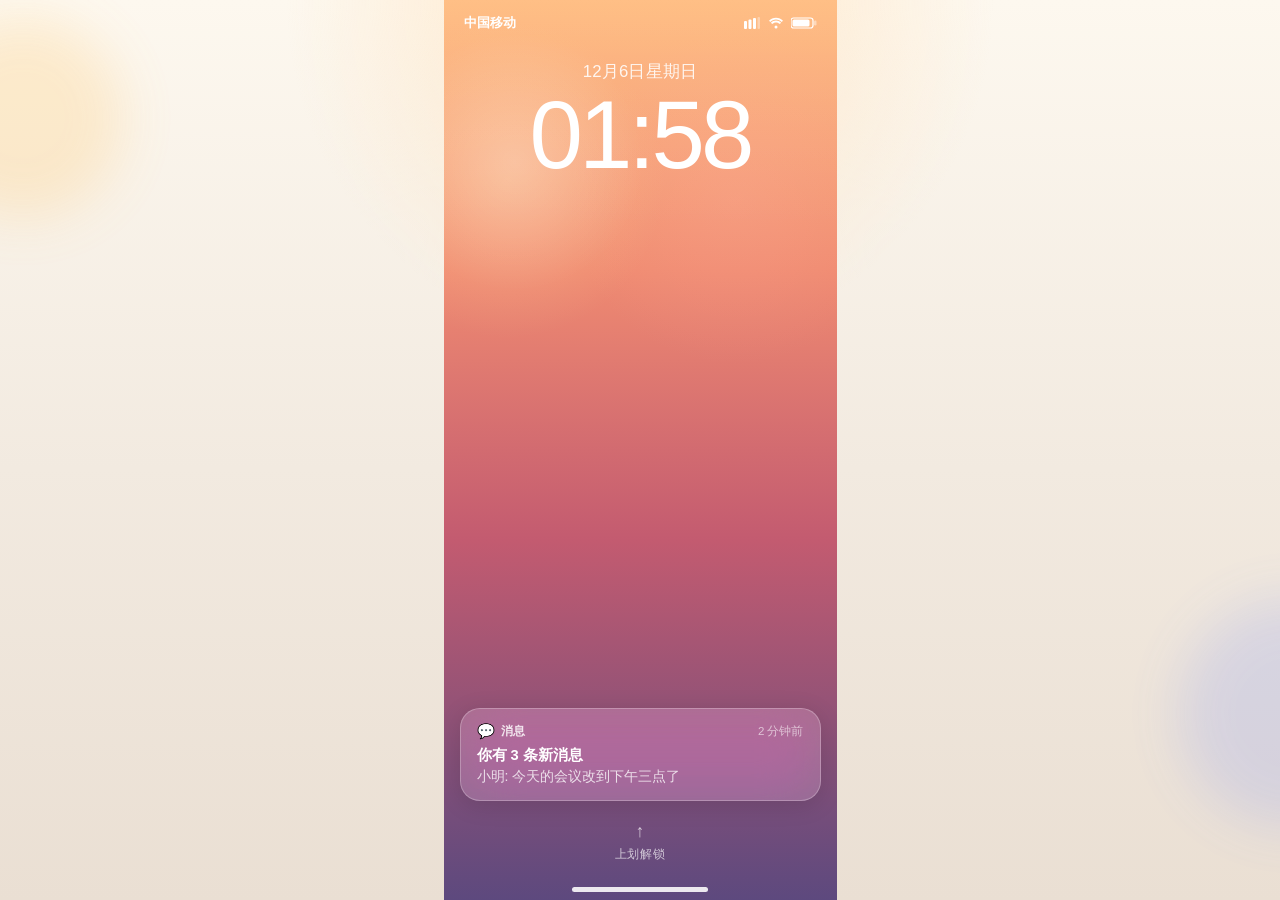
==== commit de3979cd: "fix: lock-view visibility leak onto home screen" ====
--- a/index.html
+++ b/index.html
@@ -261,15 +261,21 @@
         visibility: hidden;
       }
 
-      /* 锁屏默认状态：可见 */
+      /* 锁屏默认状态：待命（隐藏，由 is-active 控制显示） */
       .lock-view {
         transform: scale(1);
         opacity: 1;
         transition:
           transform 480ms cubic-bezier(.32,0,.67,0),
           opacity 480ms cubic-bezier(.32,0,.67,0);
+        z-index: 2;
+      }
+
+      /* 锁屏激活 */
+      .lock-view.is-active {
         visibility: visible;
-        z-index: 2;
+        transform: scale(1);
+        opacity: 1;
       }
 
       /* 锁屏退出：缩小淡出 */
@@ -281,6 +287,14 @@
           transform 480ms cubic-bezier(.32,0,.67,0),
           opacity 480ms cubic-bezier(.32,0,.67,0),
           visibility 0s 480ms;
+      }
+
+      /* 锁屏在下方（主屏激活时）：彻底隐藏 */
+      .lock-view.is-below {
+        transform: scale(1);
+        opacity: 0;
+        visibility: hidden;
+        transition: opacity 300ms ease, visibility 0s 300ms;
       }
 
       /* 主屏默认：从下方待命 */
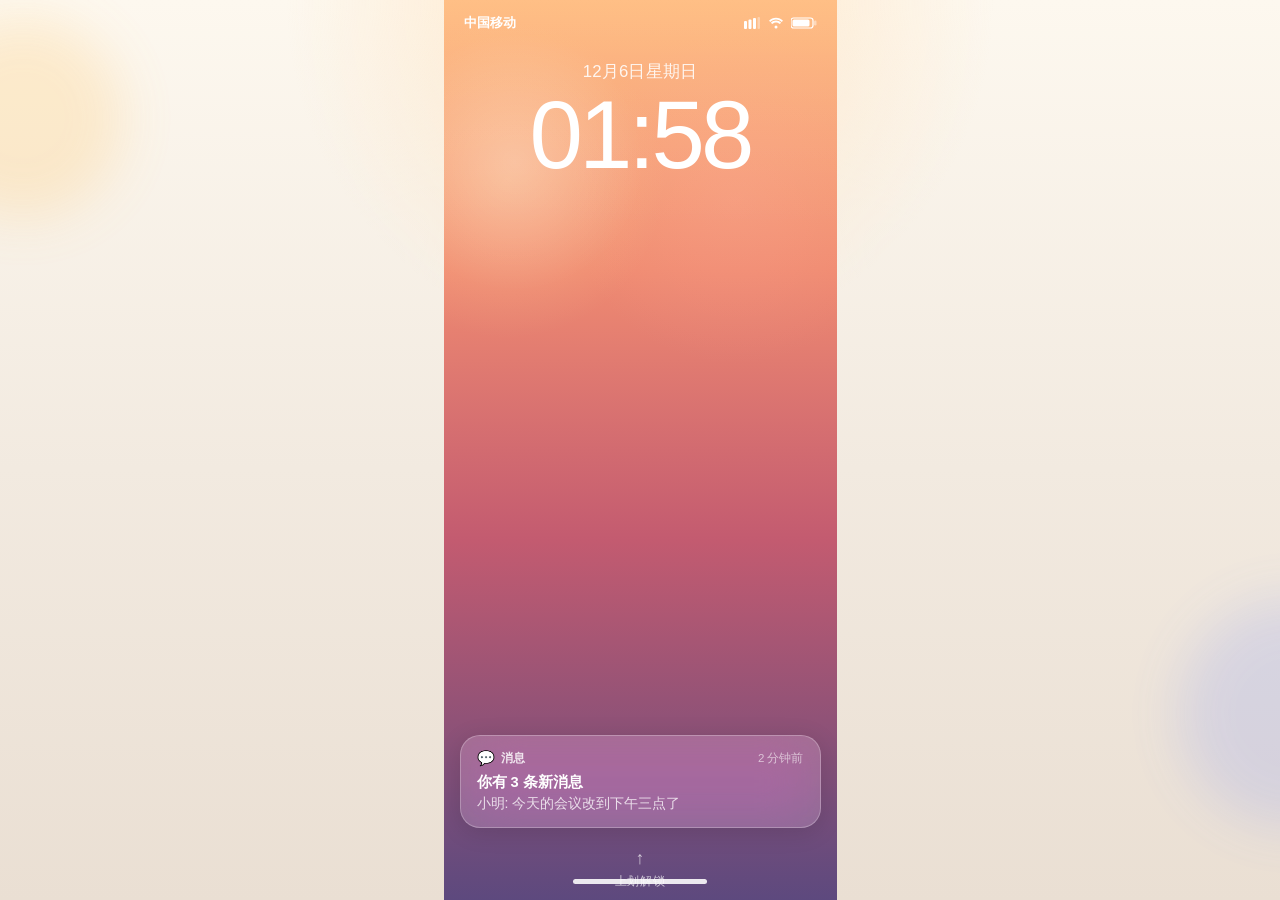
==== commit 3b3d2556: "redesign: iOS-style home screen icons and layout" ====
--- a/index.html
+++ b/index.html
@@ -550,103 +550,123 @@
         background: rgba(255, 255, 255, 0.12);
       }
 
-      .home-widgets {
-        display: grid;
-        grid-template-columns: 1.2fr 0.8fr;
-        gap: 12px;
-      }
-
+      /* ── 状态栏 ── */
+      .status-bar {
+        display: flex;
+        justify-content: space-between;
+        align-items: center;
+        padding: 14px 20px 6px;
+        flex-shrink: 0;
+      }
+
+      .status-time {
+        font-size: 0.94rem;
+        font-weight: 600;
+        color: #fff;
+        background: transparent;
+      }
+
+      .status-actions {
+        display: flex;
+        align-items: center;
+        gap: 7px;
+      }
+
+      /* ── 图标网格 ── */
       .icon-grid {
-        margin-top: 18px;
+        padding: 20px 22px 0;
         display: grid;
         grid-template-columns: repeat(4, 1fr);
-        gap: 18px 12px;
+        gap: 24px 0;
       }
 
       .app-icon {
         display: flex;
         flex-direction: column;
         align-items: center;
-        gap: 8px;
+        gap: 5px;
         background: transparent;
         color: #fff;
+        padding: 0;
       }
 
       .icon-tile {
-        width: 62px;
-        height: 62px;
-        border-radius: 19px;
-        display: grid;
-        place-items: center;
-        font-weight: 700;
-        font-size: 1.36rem;
-        box-shadow: var(--icon-shadow);
-        transition: transform 180ms ease, box-shadow 180ms ease;
-      }
-
-      .app-icon:hover .icon-tile,
-      .control-button:hover,
-      .status-action:hover,
-      .status-time:hover,
-      .unlock-cta:hover,
-      .quick-tile:hover,
-      .library-pill:hover,
-      .dock-icon:hover,
-      .gesture-bar:hover,
-      .segmented-button:hover {
-        transform: translateY(-2px);
-      }
-
-      .icon-messages { background: linear-gradient(135deg, #6e84ff, #7ed0ff); }
-      .icon-music { background: linear-gradient(135deg, #ff6a77, #ffbe74); }
-      .icon-camera { background: linear-gradient(135deg, #1b2740, #6d7a98); }
-      .icon-maps { background: linear-gradient(135deg, #5fd48a, #31b6b1); }
-      .icon-notes { background: linear-gradient(135deg, #ffe27a, #f3a645); color: #5c3815; }
-      .icon-health { background: linear-gradient(135deg, #ff7da8, #f14b76); }
-      .icon-gallery { background: linear-gradient(135deg, #cc90ff, #ff78b9); }
-      .icon-browser { background: linear-gradient(135deg, #77b8ff, #6c7aff); }
-      .icon-phone { background: linear-gradient(135deg, #46e28e, #36b96e); }
-      .icon-mail { background: linear-gradient(135deg, #7bd5ff, #427fff); }
-      .icon-fitness { background: linear-gradient(135deg, #ff7ca6, #f64e7c); }
-      .icon-files { background: linear-gradient(135deg, #b7c7ff, #7f95ff); }
+        width: 60px;
+        height: 60px;
+        border-radius: 14px;
+        overflow: hidden;
+        box-shadow: 0 2px 8px rgba(0,0,0,0.25);
+        transition: transform 120ms ease;
+        display: flex;
+        align-items: center;
+        justify-content: center;
+      }
+
+      .icon-tile svg {
+        width: 60px;
+        height: 60px;
+        display: block;
+      }
+
+      .app-icon:active .icon-tile {
+        transform: scale(0.88);
+      }
 
       .app-name {
-        font-size: 0.8rem;
-      }
-
+        font-size: 0.72rem;
+        font-weight: 400;
+        text-shadow: 0 1px 3px rgba(0,0,0,0.4);
+        text-align: center;
+        max-width: 68px;
+        overflow: hidden;
+        text-overflow: ellipsis;
+        white-space: nowrap;
+      }
+
+      /* ── Dock ── */
       .dock {
-        margin-top: 24px;
-        padding: 12px 14px;
-        border-radius: 30px;
+        position: absolute;
+        bottom: 28px;
+        left: 12px;
+        right: 12px;
+        padding: 12px 16px;
+        border-radius: 26px;
+        background: rgba(255,255,255,0.18);
+        backdrop-filter: blur(30px) saturate(1.8);
+        -webkit-backdrop-filter: blur(30px) saturate(1.8);
+        border: 1px solid rgba(255,255,255,0.22);
         display: grid;
         grid-template-columns: repeat(4, 1fr);
-        gap: 10px;
+        gap: 0;
       }
 
       .dock-icon {
         background: transparent;
-      }
-
-      .search-pill {
-        margin-top: 14px;
-        width: 100%;
-        border-radius: 18px;
-        padding: 14px 18px;
-        color: rgba(255, 255, 255, 0.82);
-        text-align: left;
-      }
-
+        display: flex;
+        justify-content: center;
+        padding: 0;
+      }
+
+      .dock-icon .icon-tile {
+        width: 58px;
+        height: 58px;
+      }
+
+      /* 手势条 */
       .gesture-wrap {
-        margin-top: 14px;
+        position: absolute;
+        bottom: 8px;
+        left: 0; right: 0;
         display: flex;
         justify-content: center;
       }
 
       .gesture-bar {
-        width: 136px;
+        width: 134px;
         height: 5px;
         border-radius: 999px;
-        background: rgba(255, 255, 255, 0.88);
+        background: rgba(255,255,255,0.88);
+        pointer-events: none;
       }
 
       .library-view {
@@ -1137,77 +1157,119 @@
             </section>
 
             <section class="view home-view" data-view="home">
+              <!-- 状态栏 -->
               <header class="status-bar">
-                <button class="status-time" data-demo-action="lock">09:41</button>
+                <span class="status-time" id="homeTime">09:41</span>
                 <div class="status-actions">
+                  <svg width="17" height="12" viewBox="0 0 17 12" fill="white"><rect x="0" y="4" width="3" height="8" rx="1"/><rect x="4.5" y="2.5" width="3" height="9.5" rx="1"/><rect x="9" y="1" width="3" height="11" rx="1"/><rect x="13.5" y="0" width="2.5" height="12" rx="1" opacity=".35"/></svg>
+                  <svg width="16" height="12" viewBox="0 0 16 12" fill="white"><path d="M8 2.5c2.3 0 4.3 1 5.7 2.6L15 3.8C13.2 1.8 10.7.7 8 .7S2.8 1.8 1 3.8l1.3 1.3C3.7 3.5 5.7 2.5 8 2.5z"/><path d="M8 5.5c1.5 0 2.8.6 3.8 1.6l1.3-1.3C11.7 4.4 9.9 3.5 8 3.5S4.3 4.4 2.9 5.8l1.3 1.3C5.2 6.1 6.5 5.5 8 5.5z"/><circle cx="8" cy="10" r="1.5"/></svg>
+                  <svg width="26" height="12" viewBox="0 0 26 12" fill="white"><rect x="0" y="1" width="22" height="10" rx="2.5" stroke="white" stroke-width="1.2" fill="none"/><rect x="1.5" y="2.5" width="17" height="7" rx="1.5" fill="white"/><rect x="23" y="3.5" width="2.5" height="5" rx="1.2" fill="white" opacity=".45"/></svg>
                 </div>
               </header>
 
-              <section class="home-widgets">
-                <article class="widget-card">
-                  <p class="widget-label">今日摘要</p>
-                  <h3>天气 / 日程 / 待办</h3>
-                  <p style="margin-top:8px;">2 个会议，1 个设计确认，电量充足。</p>
-                </article>
-                <article class="widget-card">
-                  <p class="widget-label">播放中</p>
-                  <h3>City Pop</h3>
-                  <p style="margin-top:8px;">低噪音工作歌单</p>
-                </article>
-              </section>
-
+              <!-- 图标网格 -->
               <section class="icon-grid">
                 <button class="app-icon" data-app="messages" type="button">
-                  <span class="icon-tile icon-messages">M</span>
+                  <span class="icon-tile icon-messages">
+                    <svg viewBox="0 0 60 60" fill="none"><rect width="60" height="60" rx="13" fill="url(#msg)"/><defs><linearGradient id="msg" x1="0" y1="0" x2="60" y2="60"><stop stop-color="#5AC8FA"/><stop offset="1" stop-color="#1877F2"/></linearGradient></defs><path d="M30 12C19.5 12 11 19.6 11 29c0 5 2.4 9.5 6.3 12.6L16 48l6.8-3.4C24.5 45.2 27.2 46 30 46c10.5 0 19-7.6 19-17S40.5 12 30 12z" fill="white"/><path d="M22 27.5h16M22 33h10" stroke="#1877F2" stroke-width="2.5" stroke-linecap="round"/></svg>
+                  </span>
                   <span class="app-name">消息</span>
                 </button>
-                <button class="app-icon" data-app="music" type="button">
-                  <span class="icon-tile icon-music">♪</span>
-                  <span class="app-name">音乐</span>
-                </button>
                 <button class="app-icon" data-app="camera" type="button">
-                  <span class="icon-tile icon-camera">◉</span>
+                  <span class="icon-tile icon-camera">
+                    <svg viewBox="0 0 60 60" fill="none"><rect width="60" height="60" rx="13" fill="#1C1C1E"/><circle cx="30" cy="31" r="11" stroke="#555" stroke-width="2.5"/><circle cx="30" cy="31" r="7" fill="#2C2C2E"/><circle cx="30" cy="31" r="4.5" fill="#3A3A3C"/><circle cx="42" cy="19" r="2" fill="#555"/></svg>
+                  </span>
                   <span class="app-name">相机</span>
                 </button>
                 <button class="app-icon" data-app="maps" type="button">
-                  <span class="icon-tile icon-maps">↗</span>
+                  <span class="icon-tile icon-maps">
+                    <svg viewBox="0 0 60 60" fill="none"><rect width="60" height="60" rx="13" fill="url(#map)"/><defs><linearGradient id="map" x1="0" y1="0" x2="60" y2="60"><stop stop-color="#34C759"/><stop offset="1" stop-color="#30B0C7"/></linearGradient></defs><path d="M12 44l12-8 12 8 12-28-12 8-12-8-12 28z" fill="white" opacity=".9"/><circle cx="36" cy="22" r="3" fill="white"/></svg>
+                  </span>
                   <span class="app-name">地图</span>
                 </button>
+                <button class="app-icon" data-app="music" type="button">
+                  <span class="icon-tile icon-music">
+                    <svg viewBox="0 0 60 60" fill="none"><rect width="60" height="60" rx="13" fill="url(#mus)"/><defs><linearGradient id="mus" x1="0" y1="0" x2="60" y2="60"><stop stop-color="#FC3C44"/><stop offset="1" stop-color="#FF6B6B"/></linearGradient></defs><circle cx="30" cy="30" r="13" fill="white" opacity=".15"/><circle cx="30" cy="30" r="8" fill="white" opacity=".25"/><circle cx="30" cy="30" r="4" fill="white"/></svg>
+                  </span>
+                  <span class="app-name">音乐</span>
+                </button>
                 <button class="app-icon" data-app="notes" type="button">
-                  <span class="icon-tile icon-notes">N</span>
+                  <span class="icon-tile icon-notes">
+                    <svg viewBox="0 0 60 60" fill="none"><rect width="60" height="60" rx="13" fill="#FFCC00"/><rect x="14" y="16" width="32" height="4" rx="2" fill="#1C1C1E"/><rect x="14" y="26" width="32" height="3" rx="1.5" fill="#1C1C1E" opacity=".6"/><rect x="14" y="34" width="22" height="3" rx="1.5" fill="#1C1C1E" opacity=".6"/><rect x="14" y="42" width="16" height="3" rx="1.5" fill="#1C1C1E" opacity=".4"/></svg>
+                  </span>
                   <span class="app-name">备忘录</span>
                 </button>
                 <button class="app-icon" data-app="health" type="button">
-                  <span class="icon-tile icon-health">♥</span>
+                  <span class="icon-tile icon-health">
+                    <svg viewBox="0 0 60 60" fill="none"><rect width="60" height="60" rx="13" fill="white"/><path d="M30 44s-16-10-16-20a9 9 0 0118 0 9 9 0 0118 0c0 10-20 20-20 20z" fill="url(#hrt)"/><defs><linearGradient id="hrt" x1="14" y1="14" x2="46" y2="46"><stop stop-color="#FF2D55"/><stop offset="1" stop-color="#FF6B81"/></linearGradient></defs></svg>
+                  </span>
                   <span class="app-name">健康</span>
                 </button>
                 <button class="app-icon" data-app="gallery" type="button">
-                  <span class="icon-tile icon-gallery">✦</span>
+                  <span class="icon-tile icon-gallery">
+                    <svg viewBox="0 0 60 60" fill="none"><rect width="60" height="60" rx="13" fill="white"/><g transform="translate(30,30)"><line x1="0" y1="-14" x2="0" y2="-8" stroke="#FF9500" stroke-width="3.5" stroke-linecap="round"/><line x1="9.9" y1="-9.9" x2="5.7" y2="-5.7" stroke="#FFCC00" stroke-width="3.5" stroke-linecap="round"/><line x1="14" y1="0" x2="8" y2="0" stroke="#34C759" stroke-width="3.5" stroke-linecap="round"/><line x1="9.9" y1="9.9" x2="5.7" y2="5.7" stroke="#30D158" stroke-width="3.5" stroke-linecap="round"/><line x1="0" y1="14" x2="0" y2="8" stroke="#32ADE6" stroke-width="3.5" stroke-linecap="round"/><line x1="-9.9" y1="9.9" x2="-5.7" y2="5.7" stroke="#5AC8FA" stroke-width="3.5" stroke-linecap="round"/><line x1="-14" y1="0" x2="-8" y2="0" stroke="#007AFF" stroke-width="3.5" stroke-linecap="round"/><line x1="-9.9" y1="-9.9" x2="-5.7" y2="-5.7" stroke="#AF52DE" stroke-width="3.5" stroke-linecap="round"/></g><circle cx="30" cy="30" r="5" fill="#FF9500"/></svg>
+                  </span>
                   <span class="app-name">照片</span>
                 </button>
                 <button class="app-icon" data-app="files" type="button">
-                  <span class="icon-tile icon-files">▣</span>
+                  <span class="icon-tile icon-files">
+                    <svg viewBox="0 0 60 60" fill="none"><rect width="60" height="60" rx="13" fill="url(#fil)"/><defs><linearGradient id="fil" x1="0" y1="0" x2="60" y2="60"><stop stop-color="#5AC8FA"/><stop offset="1" stop-color="#007AFF"/></linearGradient></defs><rect x="13" y="22" width="34" height="24" rx="4" fill="white" opacity=".9"/><rect x="13" y="16" width="18" height="10" rx="4" fill="white"/></svg>
+                  </span>
                   <span class="app-name">文件</span>
                 </button>
+                <button class="app-icon" data-app="browser" type="button">
+                  <span class="icon-tile icon-browser">
+                    <svg viewBox="0 0 60 60" fill="none"><rect width="60" height="60" rx="13" fill="url(#saf)"/><defs><linearGradient id="saf" x1="0" y1="0" x2="60" y2="60"><stop stop-color="#1C1C1E"/><stop offset="1" stop-color="#2C2C2E"/></linearGradient></defs><circle cx="30" cy="30" r="16" stroke="#555" stroke-width="1.5"/><line x1="30" y1="14" x2="30" y2="46" stroke="#555" stroke-width="1.2"/><line x1="14" y1="30" x2="46" y2="30" stroke="#555" stroke-width="1.2"/><path d="M37 23l-10 4-4 10 10-4 4-10z" fill="#FF3B30"/><path d="M37 23l-10 4-4 10 10-4 4-10z" fill="none" stroke="white" stroke-width=".5"/><circle cx="30" cy="30" r="2" fill="white"/></svg>
+                  </span>
+                  <span class="app-name">Safari</span>
+                </button>
+                <button class="app-icon" data-app="notes" type="button">
+                  <span class="icon-tile" style="background:linear-gradient(135deg,#1C1C1E,#3A3A3C)">
+                    <svg viewBox="0 0 60 60" fill="none"><rect width="60" height="60" rx="13" fill="url(#cal)"/><defs><linearGradient id="cal" x1="0" y1="0" x2="0" y2="60"><stop stop-color="#FF3B30"/><stop offset="0.15" stop-color="#FF3B30"/><stop offset="0.15" stop-color="white"/><stop offset="1" stop-color="white"/></linearGradient></defs><text x="30" y="22" text-anchor="middle" fill="white" font-size="11" font-weight="700" font-family="-apple-system,sans-serif">4月</text><text x="30" y="46" text-anchor="middle" fill="#1C1C1E" font-size="22" font-weight="300" font-family="-apple-system,sans-serif">2</text></svg>
+                  </span>
+                  <span class="app-name">日历</span>
+                </button>
+                <button class="app-icon" data-app="health" type="button">
+                  <span class="icon-tile" style="background:linear-gradient(135deg,#1C1C1E,#2C2C2E)">
+                    <svg viewBox="0 0 60 60" fill="none"><rect width="60" height="60" rx="13" fill="#1C1C1E"/><rect x="14" y="14" width="14" height="14" rx="3" fill="#FF9500"/><rect x="32" y="14" width="14" height="14" rx="3" fill="#34C759"/><rect x="14" y="32" width="14" height="14" rx="3" fill="#007AFF"/><rect x="32" y="32" width="14" height="14" rx="3" fill="#FF2D55"/></svg>
+                  </span>
+                  <span class="app-name">应用库</span>
+                </button>
+                <button class="app-icon" data-app="mail" type="button">
+                  <span class="icon-tile icon-mail">
+                    <svg viewBox="0 0 60 60" fill="none"><rect width="60" height="60" rx="13" fill="url(#mail)"/><defs><linearGradient id="mail" x1="0" y1="0" x2="60" y2="60"><stop stop-color="#5AC8FA"/><stop offset="1" stop-color="#007AFF"/></linearGradient></defs><rect x="11" y="18" width="38" height="26" rx="4" fill="white" opacity=".9"/><path d="M11 22l19 13 19-13" stroke="url(#mail)" stroke-width="2.5" stroke-linecap="round"/></svg>
+                  </span>
+                  <span class="app-name">邮件</span>
+                </button>
               </section>
 
-              <section class="dock">
+              <!-- Dock -->
+              <div class="dock">
                 <button class="dock-icon app-icon" data-app="phone" type="button">
-                  <span class="icon-tile icon-phone">☎</span>
+                  <span class="icon-tile icon-phone">
+                    <svg viewBox="0 0 60 60" fill="none"><rect width="60" height="60" rx="13" fill="url(#ph)"/><defs><linearGradient id="ph" x1="0" y1="0" x2="60" y2="60"><stop stop-color="#34C759"/><stop offset="1" stop-color="#30B050"/></linearGradient></defs><path d="M20 14h8l3 8-4.5 2.5c1.5 4 5 7.5 9 9L38 29l8 3v8c0 3-2 5-5 5C21 45 14 24 14 19c0-3 2-5 6-5z" fill="white"/></svg>
+                  </span>
+                </button>
+                <button class="dock-icon app-icon" data-app="messages" type="button">
+                  <span class="icon-tile icon-messages">
+                    <svg viewBox="0 0 60 60" fill="none"><rect width="60" height="60" rx="13" fill="url(#msg2)"/><defs><linearGradient id="msg2" x1="0" y1="0" x2="60" y2="60"><stop stop-color="#5AC8FA"/><stop offset="1" stop-color="#1877F2"/></linearGradient></defs><path d="M30 12C19.5 12 11 19.6 11 29c0 5 2.4 9.5 6.3 12.6L16 48l6.8-3.4C24.5 45.2 27.2 46 30 46c10.5 0 19-7.6 19-17S40.5 12 30 12z" fill="white"/></svg>
+                  </span>
                 </button>
                 <button class="dock-icon app-icon" data-app="browser" type="button">
-                  <span class="icon-tile icon-browser">◎</span>
-                </button>
-                <button class="dock-icon app-icon" data-app="mail" type="button">
-                  <span class="icon-tile icon-mail">@</span>
+                  <span class="icon-tile icon-browser">
+                    <svg viewBox="0 0 60 60" fill="none"><rect width="60" height="60" rx="13" fill="url(#saf2)"/><defs><linearGradient id="saf2" x1="0" y1="0" x2="60" y2="60"><stop stop-color="#1C1C1E"/><stop offset="1" stop-color="#2C2C2E"/></linearGradient></defs><circle cx="30" cy="30" r="16" stroke="#555" stroke-width="1.5"/><line x1="30" y1="14" x2="30" y2="46" stroke="#555" stroke-width="1.2"/><line x1="14" y1="30" x2="46" y2="30" stroke="#555" stroke-width="1.2"/><path d="M37 23l-10 4-4 10 10-4 4-10z" fill="#FF3B30"/><circle cx="30" cy="30" r="2" fill="white"/></svg>
+                  </span>
                 </button>
                 <button class="dock-icon app-icon" data-app="music" type="button">
-                  <span class="icon-tile icon-music">♪</span>
+                  <span class="icon-tile icon-music">
+                    <svg viewBox="0 0 60 60" fill="none"><rect width="60" height="60" rx="13" fill="url(#mus2)"/><defs><linearGradient id="mus2" x1="0" y1="0" x2="60" y2="60"><stop stop-color="#FC3C44"/><stop offset="1" stop-color="#FF6B6B"/></linearGradient></defs><circle cx="30" cy="30" r="13" fill="white" opacity=".15"/><circle cx="30" cy="30" r="8" fill="white" opacity=".25"/><circle cx="30" cy="30" r="4" fill="white"/></svg>
+                  </span>
                 </button>
-              </section>
-
+              </div>
+
+              <!-- 手势条 -->
               <div class="gesture-wrap">
-                <button class="gesture-bar" data-demo-view="home" type="button" aria-label="回到主屏"></button>
+                <div class="gesture-bar"></div>
               </div>
             </section>
 
@@ -1355,19 +1417,16 @@
       function refreshTime() {
         const now = new Date();
         const timeStr = timeFormatter.format(now);
-        // 锁屏时间
         const lockTimeEl = document.getElementById("lockTime");
         if (lockTimeEl) lockTimeEl.textContent = timeStr;
-        // 锁屏日期
         const lockDateEl = document.getElementById("lockDate");
         if (lockDateEl) {
           lockDateEl.textContent = new Intl.DateTimeFormat("zh-CN", {
             weekday: "long", month: "long", day: "numeric"
           }).format(now);
         }
-        // 主屏状态栏
-        const homeTime = document.querySelector(".home-view .status-time");
-        if (homeTime) homeTime.textContent = timeStr;
+        const homeTimeEl = document.getElementById("homeTime");
+        if (homeTimeEl) homeTimeEl.textContent = timeStr;
       }
 
       function setView(name) {
